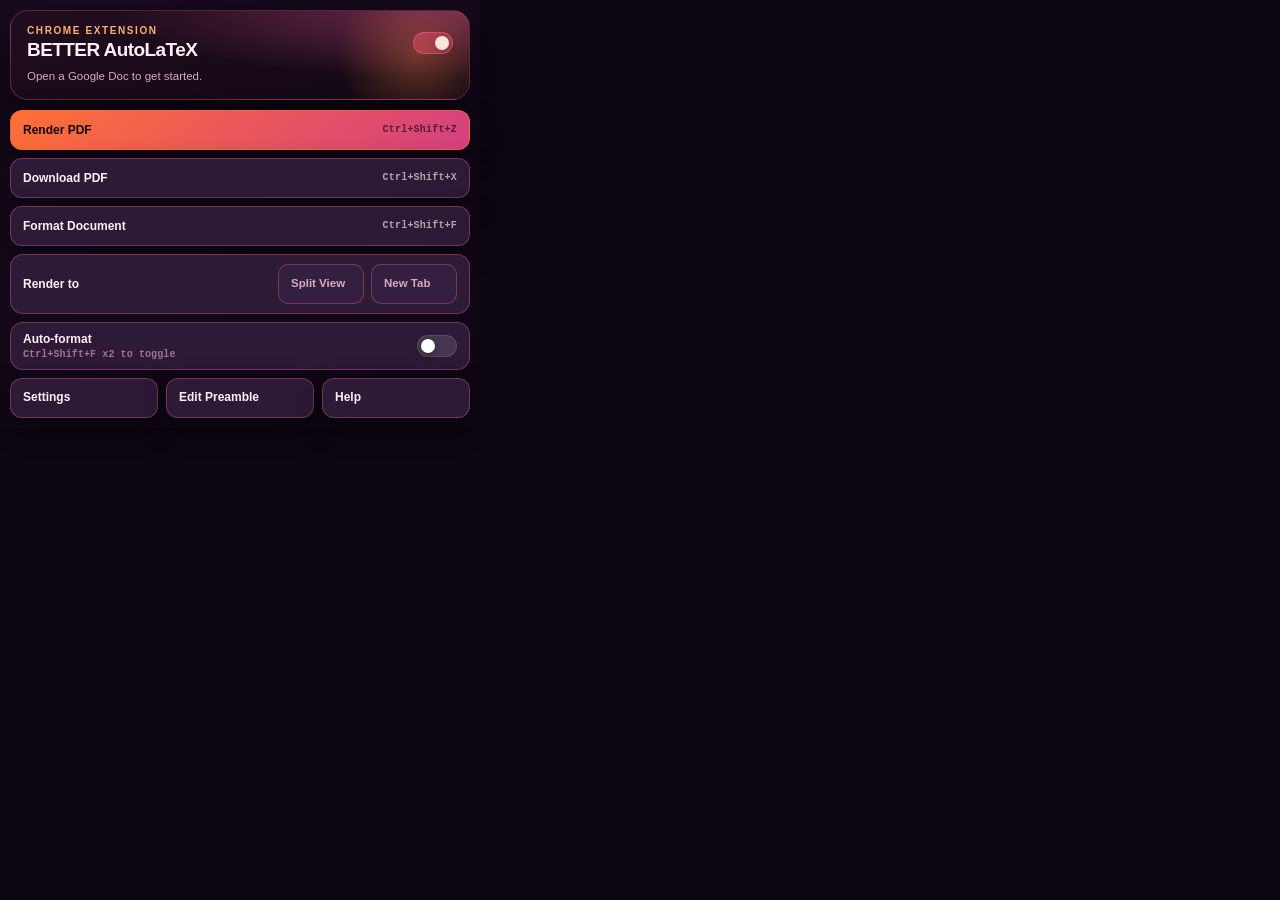
==== html/popup.html @ 4adb5fa3 "Initial Commit" ====
<!DOCTYPE html>
<html lang="en">
<head>
  <meta charset="utf-8">
  <meta name="viewport" content="width=device-width, initial-scale=1">
  <title>BETTER AutoLaTeX</title>
  <link rel="stylesheet" href="../styles/popup.css">
</head>
<body>
  <div class="popup">
    <header class="hero">
      <div class="hero-faces">
        <div class="hero-face hero-face-home">
          <div class="hero-top">
            <div>
              <div class="eyebrow">Chrome Extension</div>
              <h1>BETTER AutoLaTeX</h1>
            </div>
            <div class="hero-actions">
              <label class="bal-switch" title="Enable / disable extension">
                <input type="checkbox" id="enabledToggle" checked>
                <span class="bal-switch-track">
                  <span class="bal-switch-thumb"></span>
                </span>
              </label>
            </div>
          </div>
        </div>

        <div class="hero-face hero-face-page">
          <div class="hero-top">
            <div>
              <div class="eyebrow" id="pageEyebrow">Configuration</div>
              <h1 id="pageHeading">Settings</h1>
            </div>
            <button id="backBtn" class="hero-back-btn">&#8592; Back</button>
          </div>
        </div>
      </div>
      <p id="statusText" class="hero-status">Open a Google Doc to get started.</p>
    </header>

    <section class="actions" id="mainActions">
      <button class="btn btn-primary btn-wide" id="renderBtn">
        <span>Render PDF</span>
        <span class="btn-shortcut">Ctrl+Shift+Z</span>
      </button>

      <button class="btn btn-secondary btn-wide" id="downloadBtn">
        <span>Download PDF</span>
        <span class="btn-shortcut">Ctrl+Shift+X</span>
      </button>

      <button class="btn btn-secondary btn-wide" id="format-now-btn">
        <span>Format Document</span>
        <span class="btn-shortcut">Ctrl+Shift+F</span>
      </button>

      <div class="render-mode-row">
        <span class="render-mode-label">Render to</span>
        <div class="render-mode-btns">
          <button class="btn render-mode-opt" id="renderModeSplit" title="Show PDF in split view">Split View</button>
          <button class="btn render-mode-opt" id="renderModeTab" title="Open PDF in a new tab">New Tab</button>
        </div>
      </div>

      <div class="auto-format-row" id="autoFormatRow">
        <div class="auto-format-info">
          <span class="auto-format-label">Auto-format</span>
          <span class="auto-format-hint">Ctrl+Shift+F x2 to toggle</span>
        </div>
        <label class="bal-switch" title="Automatically apply syntax highlighting after each pause in typing">
          <input type="checkbox" id="autoFormatToggle">
          <span class="bal-switch-track">
            <span class="bal-switch-thumb"></span>
          </span>
        </label>
      </div>

      <div class="utility-row">
        <button class="btn btn-secondary" id="settingsBtn">
          <span>Settings</span>
        </button>
        <button class="btn btn-secondary" id="preambleBtn">
          <span>Edit Preamble</span>
        </button>
        <button class="btn btn-secondary" id="helpBtn">
          <span>Help</span>
        </button>
      </div>
    </section>

    <section id="pageView" class="panel hidden">
      <div id="pageContent" class="page-content"></div>
    </section>
  </div>

  <script type="module" src="../scripts/popup.js"></script>
</body>
</html>
---- styles/popup.css ----
:root {
  --bg: #0d0510;
  --bg-elevated: #2c1a36;
  --bg-soft: #351f40;
  --bg-interactive: #3e254c;
  --bg-interactive-hover: #4a2d5a;
  --text: #fff0f7;
  --text-muted: #d8aac8;
  --text-dim: #a07590;
  --border: rgba(255, 100, 160, 0.35);
  --border-strong: rgba(255, 100, 160, 0.56);
  --accent: #ff8040;
  --accent-strong: #ffb070;
  --accent-surface: rgba(255, 128, 64, 0.2);
  --success: #ff5fa0;
  --success-surface: rgba(255, 95, 160, 0.18);
  --danger: #ff6060;
  --danger-surface: rgba(255, 96, 96, 0.16);
  --shadow-lg: 0 18px 45px rgba(0, 0, 0, 0.58);
  --shadow-md: 0 10px 28px rgba(0, 0, 0, 0.42);
}

* { box-sizing: border-box; }

html,
body {
  width: 100%;
  margin: 0;
  font-family: "Segoe UI", Inter, Roboto, Arial, sans-serif;
  background: var(--bg);
  color: var(--text);
}

body {
  min-width: 480px;
}

body:has(.popup.page-mode) {
  min-width: 660px;
  width: 660px;
}

body:not(:has(.popup.page-mode)) {
  width: 480px;
}

.popup {
  width: 100%;
  padding: 10px;
  background: linear-gradient(160deg, #180b1e 0%, #0d0611 100%);
}

.hero-actions {
  display: flex;
  align-items: center;
  gap: 10px;
}

.hero {
  position: relative;
  overflow: hidden;
  background:
    radial-gradient(ellipse at top right, rgba(255, 95, 160, 0.38), transparent 55%),
    linear-gradient(160deg, #200d1e 0%, #120812 100%);
  color: var(--text);
  border: 1px solid rgba(255, 100, 160, 0.28);
  border-radius: 18px;
  padding: 14px 16px;
  box-shadow: var(--shadow-lg);
}

.hero::after {
  content: "";
  position: absolute;
  inset: auto -28px -36px auto;
  width: 160px;
  height: 160px;
  border-radius: 50%;
  background: radial-gradient(circle, rgba(255, 128, 64, 0.32), transparent 70%);
  pointer-events: none;
}

.hero-top {
  display: flex;
  align-items: center;
  justify-content: space-between;
  gap: 14px;
}

.eyebrow {
  font-size: 10px;
  font-weight: 700;
  letter-spacing: 0.16em;
  text-transform: uppercase;
  color: var(--accent-strong);
}

.hero h1 {
  margin: 4px 0 0;
  font-size: 19px;
  line-height: 1.1;
  letter-spacing: -0.03em;
}

.hero p {
  margin: 7px 0 0;
  max-width: 360px;
  font-size: 11.5px;
  line-height: 1.5;
  color: var(--text-muted);
}

.actions {
  margin-top: 10px;
  display: grid;
  grid-template-columns: 1fr 1fr;
  gap: 8px;
  align-items: stretch;
}

.btn,
.ghost-btn {
  border-radius: 12px;
  padding: 9px 12px;
  font: 600 12px/1.2 "Segoe UI", Inter, Arial, sans-serif;
  cursor: pointer;
  display: flex;
  align-items: center;
  justify-content: space-between;
  gap: 8px;
  width: 100%;
  text-align: left;
  transition:
    transform 0.16s ease,
    background 0.16s ease,
    border-color 0.16s ease,
    box-shadow 0.16s ease,
    color 0.16s ease;
}

.btn:hover,
.ghost-btn:hover {
  transform: translateY(-1px);
}

.btn:active,
.ghost-btn:active {
  transform: translateY(0);
}

.btn {
  border: 1px solid var(--border);
  box-shadow: var(--shadow-md);
  min-height: 40px;
}

.btn-primary {
  background: linear-gradient(135deg, #ff7035 0%, #d44080 100%);
  color: #13040c;
  border-color: rgba(255, 112, 53, 0.5);
}

.btn-primary:hover {
  background: linear-gradient(135deg, #ffa060 0%, #ff5fa0 100%);
}

.btn-secondary {
  background: var(--bg-elevated);
  color: var(--text);
}

.btn-secondary:hover,
.ghost-btn:hover {
  background: var(--bg-interactive-hover);
  border-color: var(--border-strong);
}

.btn-danger {
  background: var(--danger-surface);
  color: var(--danger);
  border-color: rgba(255, 96, 96, 0.32);
  justify-content: center;
  text-align: center;
}

.btn-danger:hover {
  background: rgba(255, 96, 96, 0.24);
  border-color: rgba(255, 96, 96, 0.5);
}

.ghost-btn {
  background: rgba(255, 255, 255, 0.04);
  color: var(--text);
  border: 1px solid rgba(255, 255, 255, 0.1);
}

.btn-shortcut {
  font: 600 10px/1 "Consolas", "Courier New", monospace;
  color: rgba(253, 238, 245, 0.65);
  letter-spacing: 0.02em;
  white-space: nowrap;
  flex-shrink: 0;
}

.btn-primary .btn-shortcut {
  color: rgba(19, 4, 12, 0.65);
}

.btn-wide,
.render-mode-row,
.auto-format-row,
.utility-row {
  grid-column: 1 / -1;
}

@keyframes actionsIn {
  from { opacity: 0; transform: translateY(6px); }
  to   { opacity: 1; transform: translateY(0); }
}

.actions {
  animation: actionsIn 0.28s cubic-bezier(0.4, 0, 0.2, 1) both;
}

.panel {
  margin-top: 10px;
  background: linear-gradient(180deg, #130a18 0%, #0e0612 100%);
  border: 1px solid rgba(255, 100, 160, 0.2);
  border-radius: 18px;
  overflow: hidden;
  box-shadow: var(--shadow-lg);
}

.panel.hidden { display: none; }

.page-content {
  padding: 16px;
  width: 100%;
  display: grid;
  gap: 12px;
  align-content: start;
}

.page-header {
  display: flex;
  align-items: center;
  justify-content: space-between;
  gap: 12px;
  margin-bottom: 14px;
}

.page-title-wrap { min-width: 0; }

.page-kicker {
  font-size: 10px;
  letter-spacing: 0.14em;
  text-transform: uppercase;
  color: var(--accent-strong);
  font-weight: 700;
}

.page-title {
  font-size: 18px;
  font-weight: 700;
  margin-top: 4px;
  letter-spacing: -0.02em;
}

.page-subtitle {
  font-size: 12px;
  color: var(--text-muted);
  margin-top: 4px;
}

.page-body {
  display: grid;
  gap: 10px;
}

.card {
  border: 1px solid var(--border);
  border-radius: 14px;
  padding: 13px;
  background: rgba(255, 255, 255, 0.03);
}

.field { margin-bottom: 10px; }

.field label {
  display: block;
  font-size: 12px;
  color: var(--text-muted);
  margin-bottom: 5px;
  font-weight: 600;
}

.field input[type=text],
.field input[type=number],
.field textarea {
  width: 100%;
  padding: 9px 11px;
  border: 1px solid var(--border);
  border-radius: 10px;
  font-size: 13px;
  font-family: inherit;
  color: var(--text);
  background: var(--bg-soft);
  outline: none;
  transition:
    border-color 0.16s ease,
    box-shadow 0.16s ease,
    background 0.16s ease;
}

.field input:focus,
.field textarea:focus {
  border-color: rgba(255, 112, 53, 0.5);
  box-shadow: 0 0 0 3px rgba(255, 112, 53, 0.14);
  background: #1f0d18;
}

.field .hint {
  font-size: 11px;
  color: var(--text-dim);
  margin-top: 5px;
}

.row-2 {
  display: grid;
  grid-template-columns: 1fr 120px;
  gap: 10px;
}

.color-grid {
  display: grid;
  grid-template-columns: 1fr 1fr;
  gap: 8px;
}

.color-row {
  display: flex;
  align-items: center;
  gap: 10px;
  padding: 9px 11px;
  border: 1px solid var(--border);
  border-radius: 12px;
  background: rgba(255, 255, 255, 0.03);
}

.color-row input[type=color] {
  width: 34px;
  height: 34px;
  border: 1px solid var(--border-strong);
  border-radius: 7px;
  padding: 3px;
  cursor: pointer;
  background: white;
  flex-shrink: 0;
}

.color-row .clr-label {
  font-size: 12px;
  color: var(--text);
  line-height: 1.35;
}

.badge {
  display: inline-block;
  padding: 3px 9px;
  border-radius: 999px;
  font-size: 10px;
  font-weight: 700;
  letter-spacing: 0.08em;
  text-transform: uppercase;
}

.badge-default {
  background: rgba(255, 255, 255, 0.08);
  color: var(--text-muted);
}

.badge-custom {
  background: var(--accent-surface);
  color: var(--accent-strong);
}

.status {
  font-size: 12px;
  margin-top: 10px;
  min-height: 16px;
  color: var(--success);
  font-weight: 600;
}

.status.err { color: var(--danger); }

.btn-row {
  display: flex;
  gap: 8px;
  justify-content: flex-end;
}

.preamble {
  min-height: 340px;
  resize: vertical;
  line-height: 1.55;
  font-family: "Consolas", "Courier New", monospace !important;
  white-space: pre;
  tab-size: 2;
}

.sty-list {
  display: grid;
  gap: 7px;
  margin-top: 9px;
}

.sty-item {
  display: flex;
  align-items: center;
  justify-content: space-between;
  gap: 10px;
  padding: 8px 11px;
  border: 1px solid var(--border);
  border-radius: 10px;
  background: rgba(255, 255, 255, 0.03);
}

.sty-item-name {
  overflow: hidden;
  text-overflow: ellipsis;
  white-space: nowrap;
}

.sty-delete {
  border: 0;
  background: transparent;
  font-size: 17px;
  line-height: 1;
  cursor: pointer;
  color: var(--danger);
}

.sty-upload-label {
  display: inline-flex;
  align-items: center;
  justify-content: center;
  gap: 8px;
  margin-top: 10px;
  padding: 9px 13px;
  border-radius: 10px;
  border: 1px dashed rgba(255, 112, 53, 0.4);
  background: rgba(255, 112, 53, 0.08);
  color: var(--accent-strong);
  font-weight: 600;
  cursor: pointer;
}

.sty-upload-label:hover {
  background: rgba(255, 112, 53, 0.13);
}

.sty-upload-label input { display: none; }

.hidden { display: none !important; }

html,
body,
.popup {
  max-height: 860px;
}

.hero.bal-disabled {
  background:
    radial-gradient(circle at top right, rgba(255, 255, 255, 0.07), transparent 26%),
    linear-gradient(145deg, #1a0e18 0%, #100a12 100%);
}

.bal-switch {
  display: inline-flex;
  align-items: center;
  cursor: pointer;
  flex-shrink: 0;
}

.bal-switch input {
  position: absolute;
  opacity: 0;
  width: 0;
  height: 0;
  pointer-events: none;
}

.bal-switch-track {
  position: relative;
  width: 40px;
  height: 22px;
  border-radius: 999px;
  background: rgba(255, 255, 255, 0.13);
  border: 1px solid rgba(255, 255, 255, 0.1);
  transition: background 0.2s ease, border-color 0.2s ease;
  display: flex;
  align-items: center;
}

.bal-switch input:checked ~ .bal-switch-track {
  background: rgba(255, 77, 136, 0.38);
  border-color: rgba(255, 77, 136, 0.52);
}

.bal-switch-thumb {
  position: absolute;
  left: 3px;
  width: 14px;
  height: 14px;
  border-radius: 50%;
  background: #fff;
  box-shadow: 0 2px 8px rgba(0, 0, 0, 0.36);
  transition: transform 0.2s ease;
}

.bal-switch input:checked ~ .bal-switch-track .bal-switch-thumb {
  transform: translateX(18px);
}

.render-mode-row {
  display: flex;
  align-items: center;
  justify-content: space-between;
  gap: 10px;
  padding: 9px 12px;
  background: var(--bg-elevated);
  border: 1px solid var(--border);
  border-radius: 13px;
}

.render-mode-label {
  font: 600 12px / 1.2 "Segoe UI", Inter, Arial, sans-serif;
  color: var(--text);
  flex-shrink: 0;
}

.render-mode-btns {
  display: flex;
  gap: 7px;
}

.render-mode-opt {
  flex: 1;
  min-width: 86px;
  padding: 7px 12px;
  border-radius: 10px;
  border: 1px solid var(--border);
  background: var(--bg-soft);
  color: var(--text-muted);
  font: 600 11.5px/1 "Segoe UI", Inter, Arial, sans-serif;
  box-shadow: none;
}

.render-mode-opt:hover {
  background: var(--bg-interactive-hover);
  transform: none;
}

.render-mode-active-split {
  background: var(--success-surface) !important;
  border-color: rgba(255, 77, 136, 0.45) !important;
  color: #ffaed0 !important;
  box-shadow: inset 0 0 0 1px rgba(255, 77, 136, 0.18);
}

.render-mode-active-tab {
  background: var(--accent-surface) !important;
  border-color: rgba(255, 112, 53, 0.45) !important;
  color: var(--accent-strong) !important;
  box-shadow: inset 0 0 0 1px rgba(255, 112, 53, 0.18);
}

.auto-format-row {
  display: flex;
  align-items: center;
  justify-content: space-between;
  gap: 12px;
  padding: 9px 12px;
  background: var(--bg-elevated);
  border: 1px solid var(--border);
  border-radius: 13px;
  transition: background 0.16s ease, border-color 0.16s ease;
}

/* Suppress transitions while the popup applies the saved auto-format state on
   open, so the toggle doesn't visibly slide/fade from off→on on first paint. */
.auto-format-row.no-anim,
.auto-format-row.no-anim .bal-switch-track,
.auto-format-row.no-anim .bal-switch-thumb {
  transition: none !important;
}

.auto-format-row.on {
  background: var(--success-surface);
  border-color: rgba(255, 77, 136, 0.44);
}

.auto-format-row.on .bal-switch-track {
  background: rgba(255, 77, 136, 0.38);
  border-color: rgba(255, 77, 136, 0.52);
}

.auto-format-info {
  display: flex;
  flex-direction: column;
  gap: 3px;
  min-width: 0;
}

.auto-format-label {
  font: 600 12px / 1.2 "Segoe UI", Inter, Arial, sans-serif;
  color: var(--text);
}

.auto-format-row.on {
  color: #ffaed0;
}

.auto-format-hint {
  font: 600 10px/1 "Consolas", "Courier New", monospace;
  color: var(--text-dim);
  letter-spacing: 0.01em;
}

.utility-row {
  display: grid;
  grid-template-columns: repeat(3, minmax(0, 1fr));
  gap: 8px;
}

/* ── Hero face crossfade ─────────────────────────────────────────────────── */

.hero-faces {
  display: grid;
  grid-template-areas: "face";
}

.hero-face {
  grid-area: face;
  transition:
    opacity 0.22s cubic-bezier(0.4, 0, 0.2, 1),
    transform 0.22s cubic-bezier(0.4, 0, 0.2, 1);
}

.hero-face-page {
  opacity: 0;
  transform: translateY(5px);
  pointer-events: none;
}

.popup.page-mode .hero-face-home {
  opacity: 0;
  transform: translateY(-5px);
  pointer-events: none;
}

.popup.page-mode .hero-face-page {
  opacity: 1;
  transform: translateY(0);
  pointer-events: auto;
}

/* Status text collapses smoothly in page mode */
.hero-status {
  overflow: hidden;
  max-height: 32px;
  margin-top: 7px;
  transition:
    opacity 0.2s ease,
    max-height 0.25s cubic-bezier(0.4, 0, 0.2, 1),
    margin-top 0.25s cubic-bezier(0.4, 0, 0.2, 1);
}

.popup.page-mode .hero-status {
  opacity: 0;
  max-height: 0;
  margin-top: 0;
  pointer-events: none;
}

/* ── Back button in page-face hero ───────────────────────────────────────── */

.hero-back-btn {
  display: inline-flex;
  align-items: center;
  gap: 6px;
  padding: 7px 14px;
  border: 1px solid var(--border-strong);
  border-radius: 10px;
  font: 600 12px/1 "Segoe UI", Inter, Arial, sans-serif;
  color: var(--text-muted);
  background: rgba(255, 255, 255, 0.05);
  cursor: pointer;
  flex-shrink: 0;
  transition:
    background 0.16s ease,
    color 0.16s ease,
    border-color 0.16s ease,
    transform 0.16s ease;
}

.hero-back-btn:hover {
  background: rgba(255, 100, 160, 0.1);
  color: var(--text);
  border-color: var(--border-strong);
  transform: translateX(-2px);
}

/* ── Panel-embedded page content ─────────────────────────────────────────── */

.page-content .section-label {
  font-size: 10px;
  font-weight: 700;
  letter-spacing: 0.15em;
  text-transform: uppercase;
  color: var(--accent-strong);
  margin-bottom: 6px;
}

.page-content h2 {
  font-size: 14px;
  font-weight: 700;
  margin: 0 0 5px;
  color: var(--text);
}

.page-content .section-intro {
  font-size: 12px;
  color: var(--text-muted);
  margin-bottom: 14px;
  line-height: 1.5;
}

.page-content .note {
  background: var(--accent-surface);
  border: 1px solid rgba(255, 112, 53, 0.22);
  padding: 11px 13px;
  font-size: 12px;
  color: #ffdcc8;
  border-radius: 12px;
  line-height: 1.5;
}

.page-content .note code {
  background: rgba(255, 255, 255, 0.1);
  padding: 1px 5px;
  border-radius: 4px;
  font-family: "Consolas", "Courier New", monospace;
  font-size: 0.9em;
}
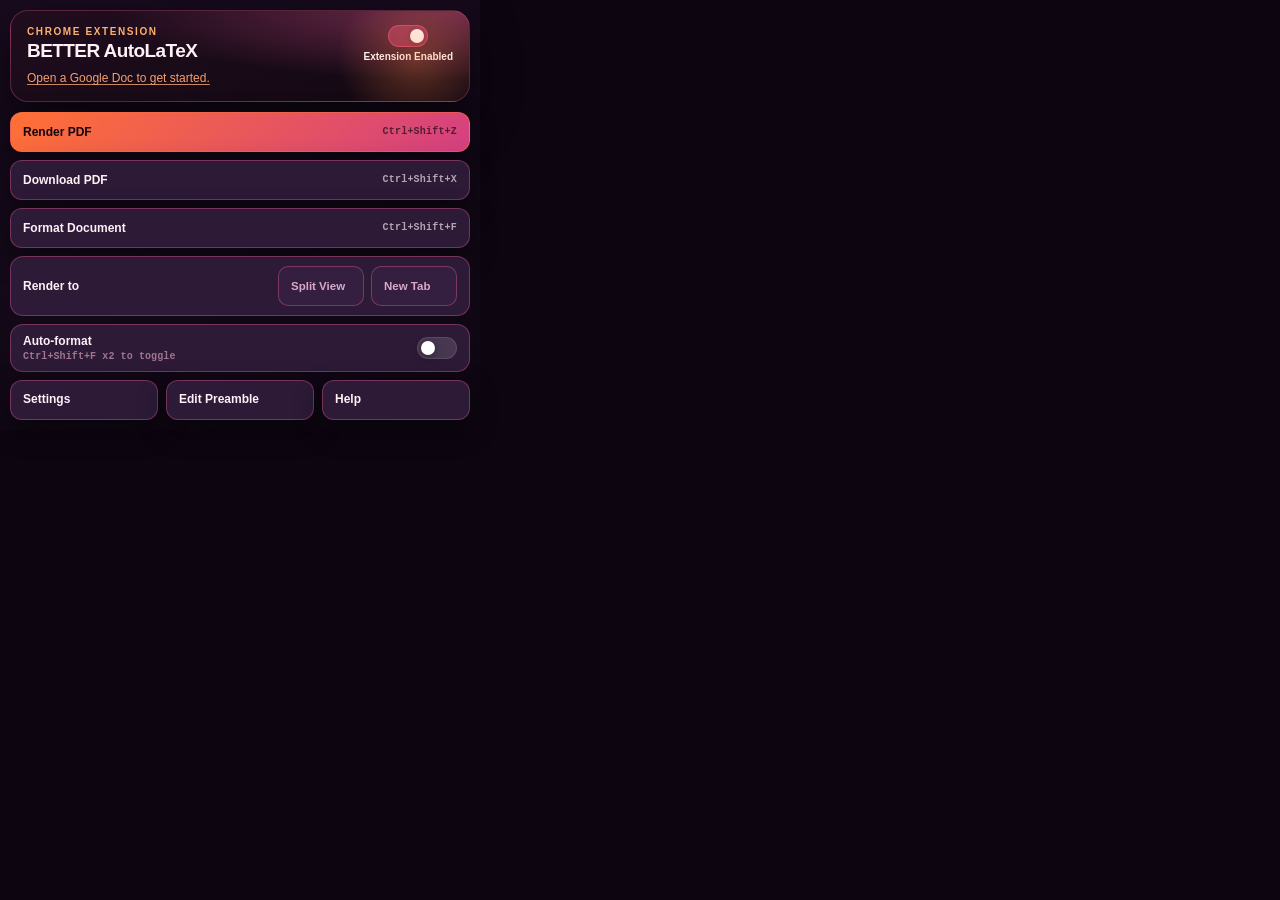
==== commit c3581ff0: "Add link and label" ====
--- a/html/popup.html
+++ b/html/popup.html
@@ -17,12 +17,15 @@
               <h1>BETTER AutoLaTeX</h1>
             </div>
             <div class="hero-actions">
-              <label class="bal-switch" title="Enable / disable extension">
-                <input type="checkbox" id="enabledToggle" checked>
-                <span class="bal-switch-track">
-                  <span class="bal-switch-thumb"></span>
-                </span>
-              </label>
+              <div class="hero-enable-control">
+                <label class="bal-switch" title="Enable / disable extension">
+                  <input type="checkbox" id="enabledToggle" checked>
+                  <span class="bal-switch-track">
+                    <span class="bal-switch-thumb"></span>
+                  </span>
+                </label>
+                <span id="enabledStatus" class="enabled-status">Extension Enabled</span>
+              </div>
             </div>
           </div>
         </div>
@@ -37,7 +40,7 @@
           </div>
         </div>
       </div>
-      <p id="statusText" class="hero-status">Open a Google Doc to get started.</p>
+      <p id="statusText" class="hero-status"><a href="https://docs.new/" data-open-google-doc>Open a Google Doc to get started.</a></p>
     </header>
 
     <section class="actions" id="mainActions">
--- a/styles/popup.css
+++ b/styles/popup.css
@@ -52,8 +52,23 @@
 
 .hero-actions {
   display: flex;
-  align-items: center;
+  align-items: flex-start;
   gap: 10px;
+}
+
+.hero-enable-control {
+  display: flex;
+  flex-direction: column;
+  align-items: center;
+  gap: 5px;
+}
+
+.enabled-status {
+  color: #fff;
+  font-size: 10px;
+  font-weight: 700;
+  line-height: 1;
+  white-space: nowrap;
 }
 
 .hero {
@@ -675,6 +690,19 @@
     opacity 0.2s ease,
     max-height 0.25s cubic-bezier(0.4, 0, 0.2, 1),
     margin-top 0.25s cubic-bezier(0.4, 0, 0.2, 1);
+}
+
+.hero-status a {
+  color: #f5a06d;
+  font-size: 12px;
+  font-weight: 400;
+  text-decoration: underline;
+  text-decoration-color: rgba(245, 160, 109, 0.82);
+  text-underline-offset: 2px;
+}
+
+.hero-status a:hover {
+  color: var(--accent-strong);
 }
 
 .popup.page-mode .hero-status {
